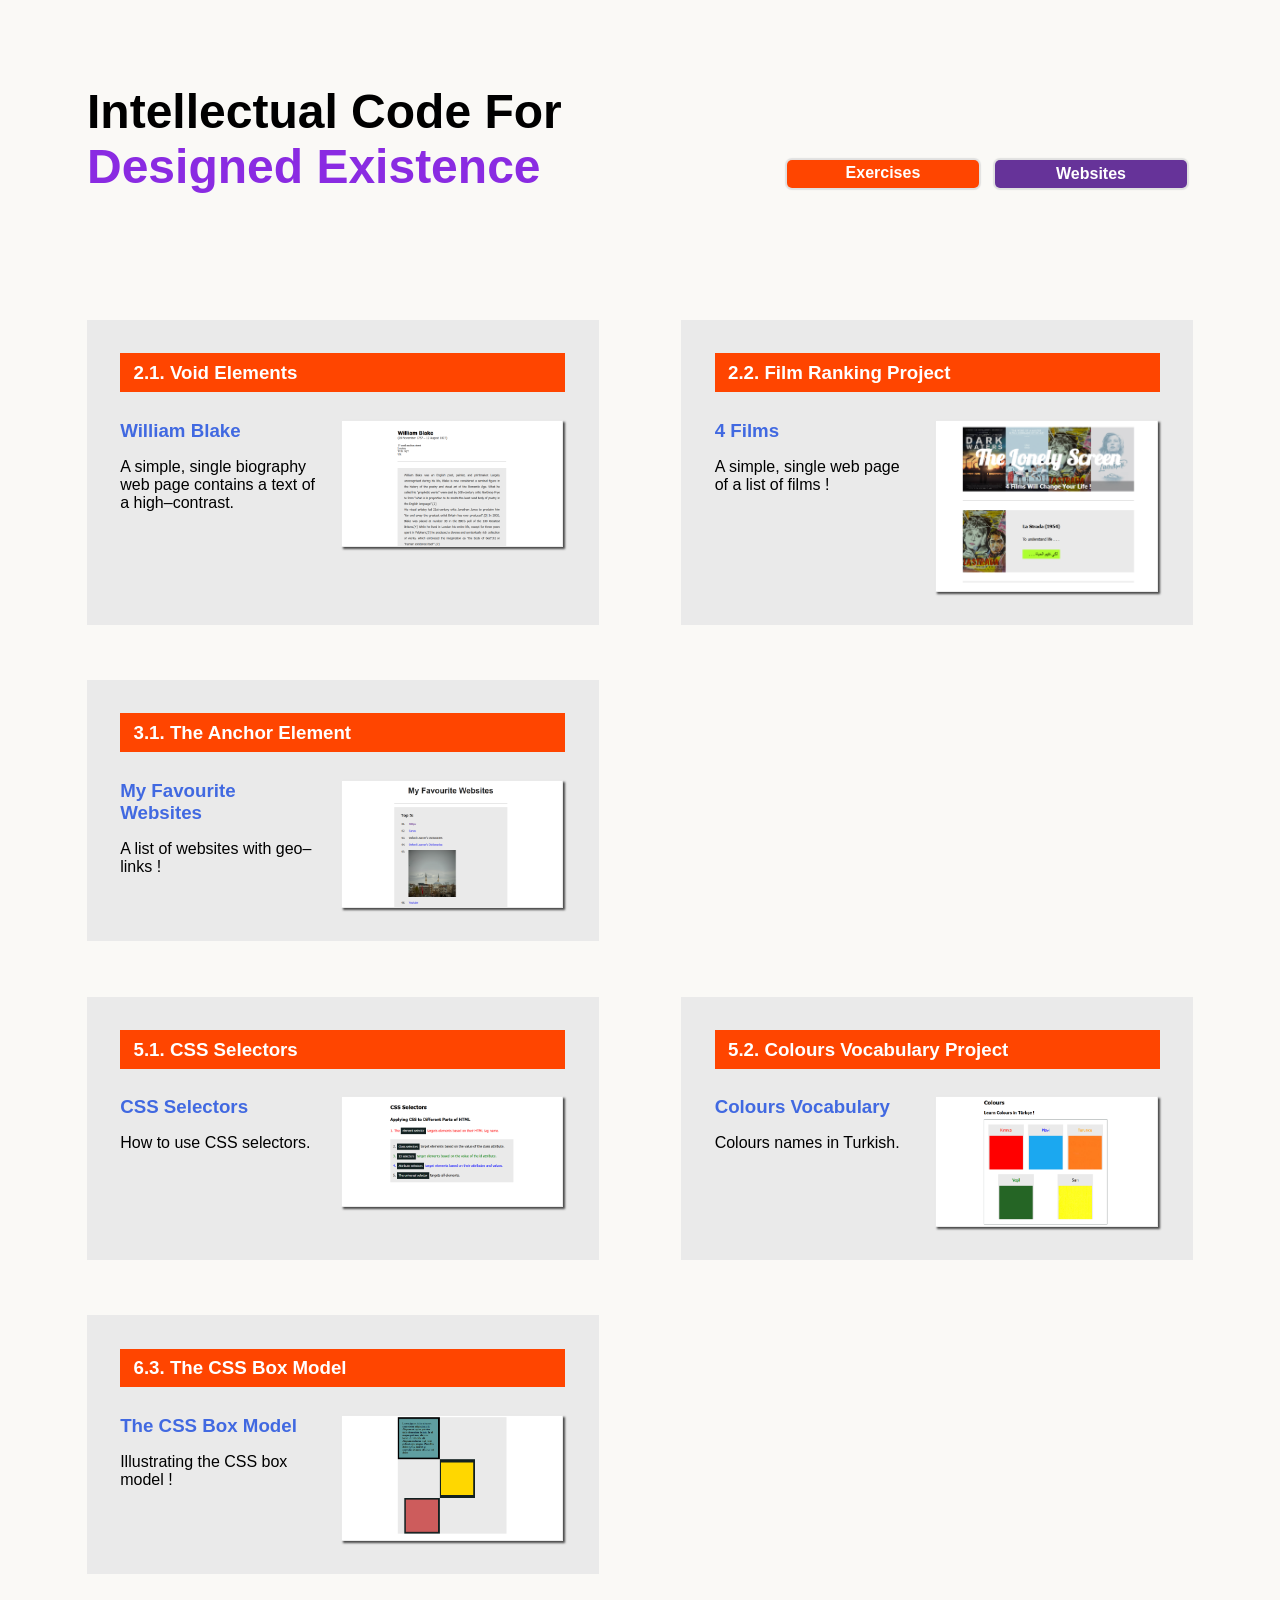
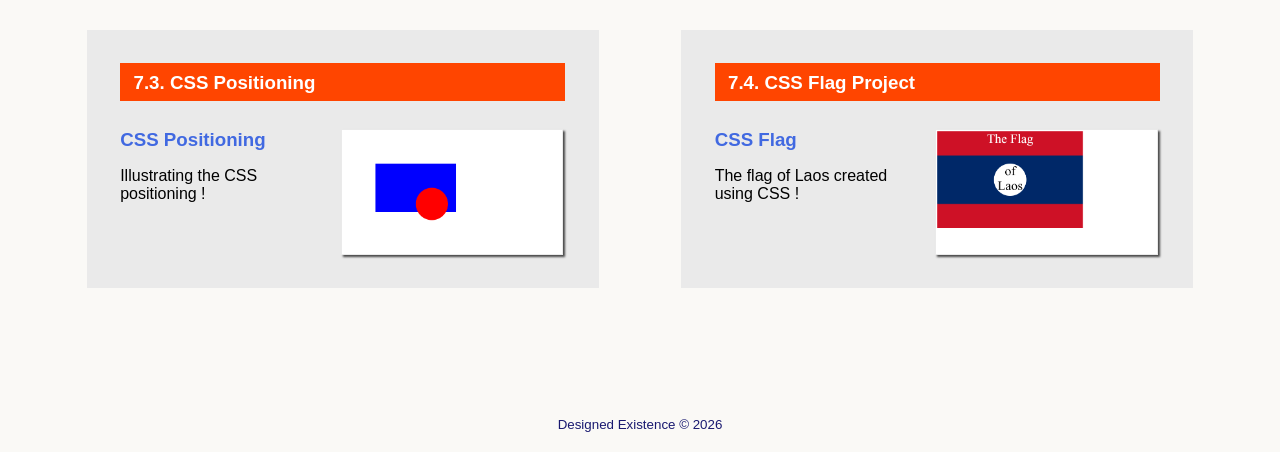
==== index.html @ a5a37492 "Update index.html" ====
<!DOCTYPE html>
<html lang="en">

<head>

    <meta charset="UTF-8">
    <meta name="viewport" content="width=device-width, initial-scale=1.0">

    <title>Intellectual Code For Designed Existence</title>
    <link rel="stylesheet" href="designedexistence.css"> 

</head>

<body>
    
    <header>

        <h1>Intellectual Code For<br><span>Designed Existence</span></h1>
        
        <nav>
            
            <span>Exercises</span>
            
            <a href="#">Websites</a>
            
        </nav>
        
    </header>

    <main>
        

        <div>

            <section>

                <h3>2.1. Void Elements</h3>

                <img class="tile-image" src="images/2_1_william_blake.png" alt="screenshot of William Blake Exercise">

                <h3 class="link">
                    <a href="exercises/2_1_void_elements/index.html" target="_blank">William Blake</a>
                </h3>

                <p>
                    A simple, single biography web page contains a text of a high&ndash;contrast.
                </p>

            </section>

            <section>

                <h3>2.2. Film Ranking Project</h3>

                <img class="tile-image" src="images/2_2_4_films.png" alt="screenshot of film index">

                <h3 class="link">
                    <a href="exercises/2_2_film_ranking_project/index.html" target="_blank">4 Films</a>
                </h3>

                <p>
                    A simple, single web page of a list of films&nbsp;&#33;
                </p>

            </section>

        </div>
        
        <div>
            
            <section>

                <h3>3.1. The Anchor Element</h3>

                <img class="tile-image" src="images/3_1_my_favourite_websites.png" alt="screenshot of My Favourite Websites">

                <h3 class="link">
                    <a href="exercises/3_1_the_anchor_element/index.html" target="_blank">My Favourite Websites</a>
                </h3>

                <p>
                    A list of websites with geo&ndash;links&nbsp;&#33;
                </p>

            </section>
            
        </div>

        <div>
            
            <section>

                <h3>5.1. CSS Selectors</h3>

                <img class="tile-image" src="images/5_1_css_selectors.png" alt="screenshot of CSS Selectors exercise">

                <h3 class="link">
                    <a href="exercises/5_1_css_selectors/index.html" target="_blank">CSS Selectors</a>
                </h3>

                <p>
                    How to use CSS selectors.
                </p>

            </section>
            
            <section>

                <h3>5.2. Colours Vocabulary Project</h3>

                <img class="tile-image" src="images/5_2_colours.png" alt="screenshot of Colours Vocabulary project">

                <h3 class="link">
                    <a href="exercises/5_2_colours_vocabulary_project/index.html" target="_blank">Colours Vocabulary</a>
                </h3>

                <p>
                    Colours names in Turkish.
                </p>

            </section>
            
        </div>
        
        <div>
            
            <section>

                <h3>6.3. The CSS Box Model</h3>

                <img class="tile-image" src="images/6_3_css_box_model.png" alt="screenshot of CSS Box Model">

                <h3 class="link">
                    <a href="exercises/6_3_the_css_box_model/index.html" target="_blank">The CSS Box Model</a>
                </h3>

                <p>
                    Illustrating the CSS box model&nbsp;&#33;
                </p>

            </section>
            
        </div>

         <div>
            
            <section>

                <h3>7.3. CSS Positioning</h3>

                <img class="tile-image" src="images/7_3_css_positioning.png" alt="screenshot of CSS Positioning">

                <h3 class="link">
                    <a href="exercises/7_3_css_positioning/index.html" target="_blank">CSS Positioning</a>
                </h3>

                <p>
                    Illustrating the CSS positioning&nbsp;&#33;
                </p>

            </section>

             <section>

                <h3>7.4. CSS Flag Project</h3>

                <img class="tile-image" src="images/7_4_css_flag.png" alt="screenshot of CSS Positioning">

                <h3 class="link">
                    <a href="exercises/7_4_css_flag_project/index.html" target="_blank">CSS Flag</a>
                </h3>

                <p>
                    The flag of Laos created using CSS&nbsp;&#33;
                </p>

            </section>

         </div>

    </main>

    <footer>
        <small>Designed Existence &copy; 2026</small>
    </footer>

</body>

</html>
---- designedexistence.css ----
/* 
    designed existence CSS sheet
    Wed., 13th May 2026
*/

* {
    box-sizing: border-box;
}

body {
    min-height: 90vh;
    font-family: Tahoma, sans-serif;
    background-color: #faf9f6;
}

header {
    display: flex;
    justify-content: space-between;
}

h1 {
    width: 50%;
    margin: 6% 0 10% 6.25%;
    font-size: 3rem;
/*    background-color: red;*/
}

h1 > span {
    color: blueviolet;
}


nav {
    width: 39%;
    margin: 6% 6.25% 10% 0;
    padding-bottom: 0.45%;
    padding-right: 0.5%;
    display: flex;
    justify-content: flex-end;
    align-items: flex-end;
/*    background-color: greenyellow;*/
}

nav > span, nav > a {
    display: inline-block;
    width: 40%;
    margin-top: 0;
    margin-bottom: 0;
    padding-top: 1.15%; 
    padding-bottom: 1%; 
    font-weight: 700;
    text-align: center;
    color: rebeccapurple;
    background-color: #eaeaea;
    border-radius: 5px;
    box-shadow: 0px 0px 1px 2px #e0e0e0;
}

nav > span {
    padding-top: 0.85%; 
    padding-bottom: 1.3%;
    margin-right: 3.5%;
    color: #fff;
    background-color: blueviolet;
    background-color: rebeccapurple;
    background-color: orangered;
}

nav > a {
    color: #fff;
    text-decoration: none;
    background-color: orangered;
    background-color: rebeccapurple;
}

nav > a:hover {
    background-color: rebeccapurple;
    background-color: blueviolet;
}

main {
    width: 87.5%;
    margin: 0 auto;
}

div {
    display: flex;
    margin-bottom: 5%;
    justify-content: space-between;
}

section {
    width: 46.25%;
    padding: 3%;
    background-color: #eaeaea;
}

section > img {
    width: 50%;
    float: right;
    margin-left: 5%;
    margin-right: 0.5%;
    object-fit: cover;
    border: 1px solid #eaeaea;
    box-shadow: 2px 2px 2px #494949;
}

h3 {
    margin-top: 0;
    margin-bottom: 6.25%;
    padding: 2% 0 1.75% 3%;
    color: #fff;
    background-color: orangered;
}

h3.link {
    margin-bottom: 3%;
    padding: 0;
    background-color: transparent;

}

h3 > a {
    text-decoration: none;
    color: royalblue;
}

footer {
    margin-top: 10%;
    margin-bottom: 1.5%;
    text-align: center;
    color: #191970;
}

@media (max-width: 680px) {
    
    header {
        flex-direction: column;
    }

    h1 {
        width: 95%;
        margin: 7.5% auto;
        margin: 10% auto 11.5% auto;
        text-align: center;
        font-size: 350%;
        line-height: 125%;
    }
    
    nav {
        width: 96%;
        margin: 0 auto;
        flex-direction: column;
    }
    
    nav > span, nav > a {
        width: 100%;
        padding-top: 3.15%; 
        padding-bottom: 3%;
        font-size: 110%;
    }
    
    nav > span {
        margin-right: 0;
        margin-bottom: 5%;
    }

    main {
        width: 97%;
    }

    div {
        margin-bottom: 0.3%;
        flex-direction: column;
    }

    section {
        width: 100%;
        margin: 0 auto 10% auto;
        margin: 6% auto;
        text-align: justify;
        line-height: 150%;
    }

    section > img {
        width: 98.75%;
        margin: 0;
        float: none;
    }

    h2 {
        margin-top: 5%;
        padding: 2.5% 0 2.5% 5.25%;
        background-color: #eaeaea;
        color: #fff;
        background-color: slategrey;
    }

    h3 {
        margin-top: 5%;
    }

    h3.link,
    p {
        margin-left: auto;
        margin-right: auto;
        width: 96.5%;
    }

}
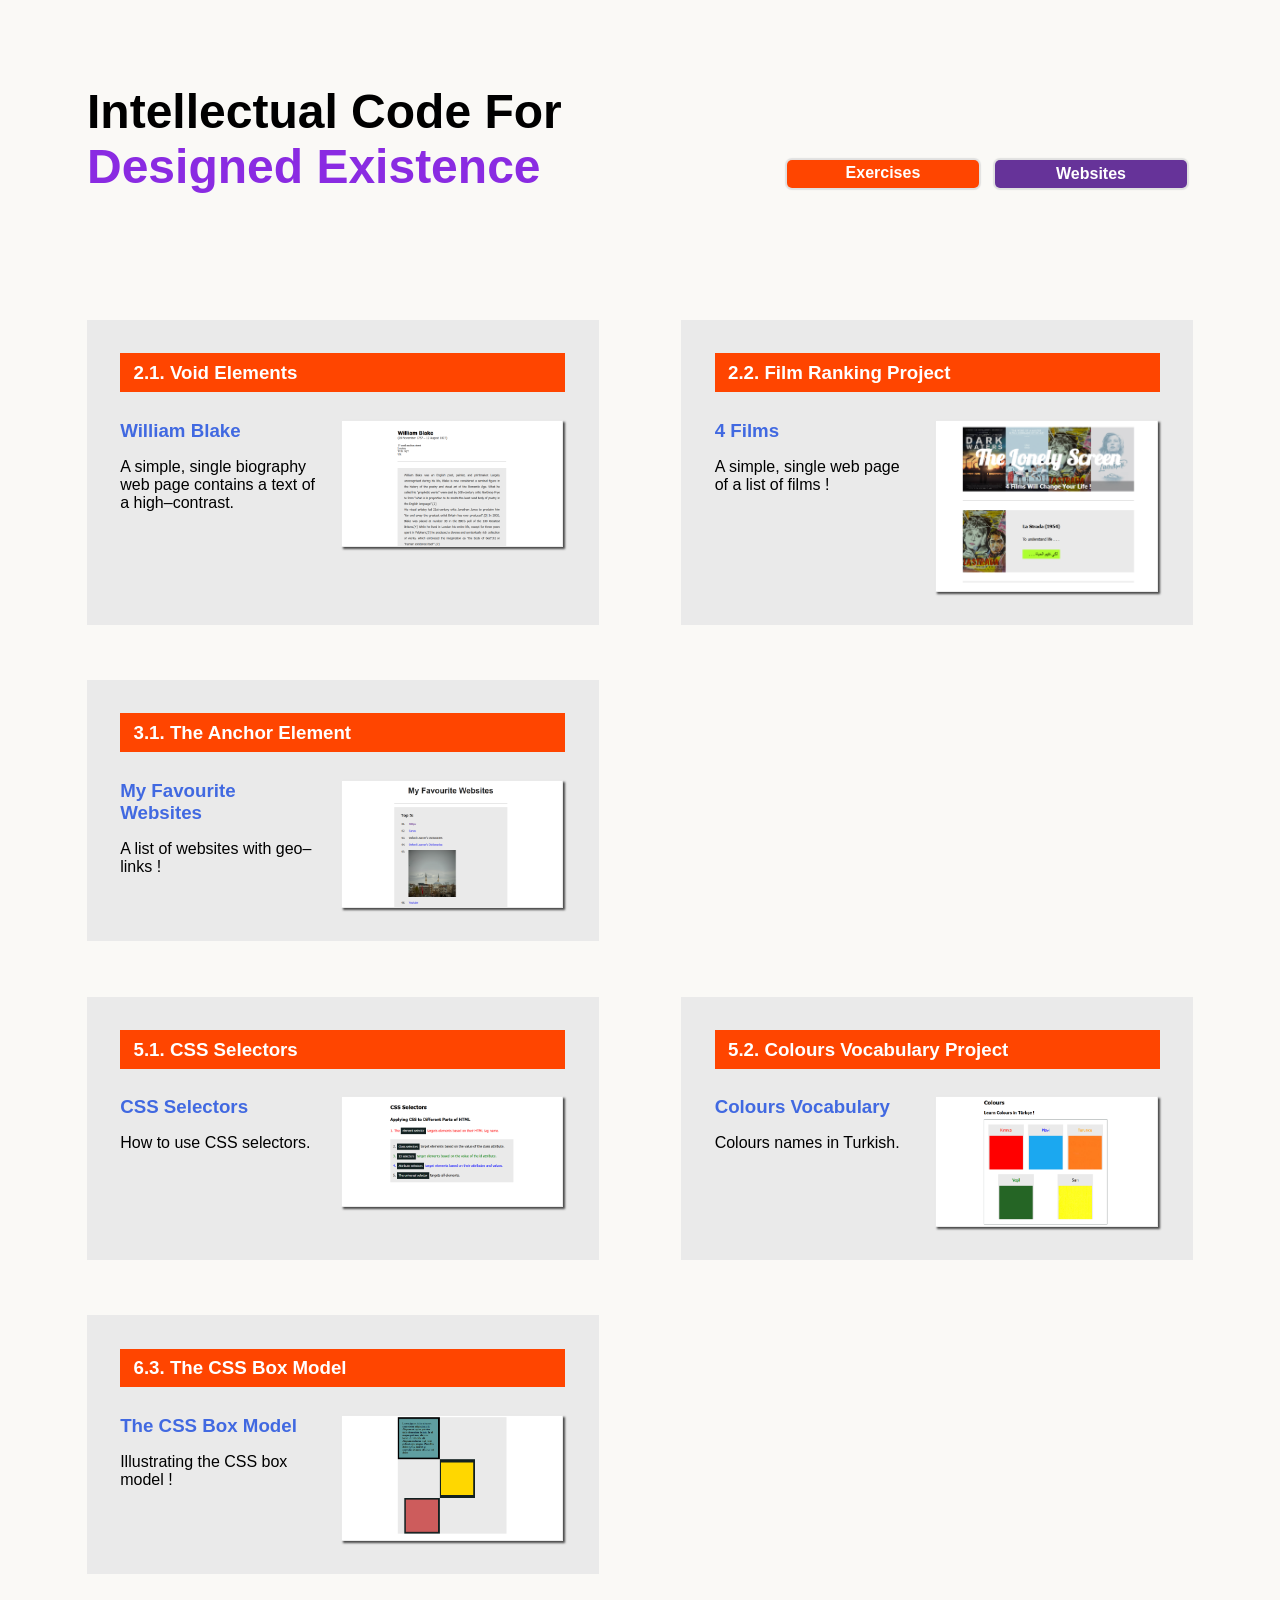
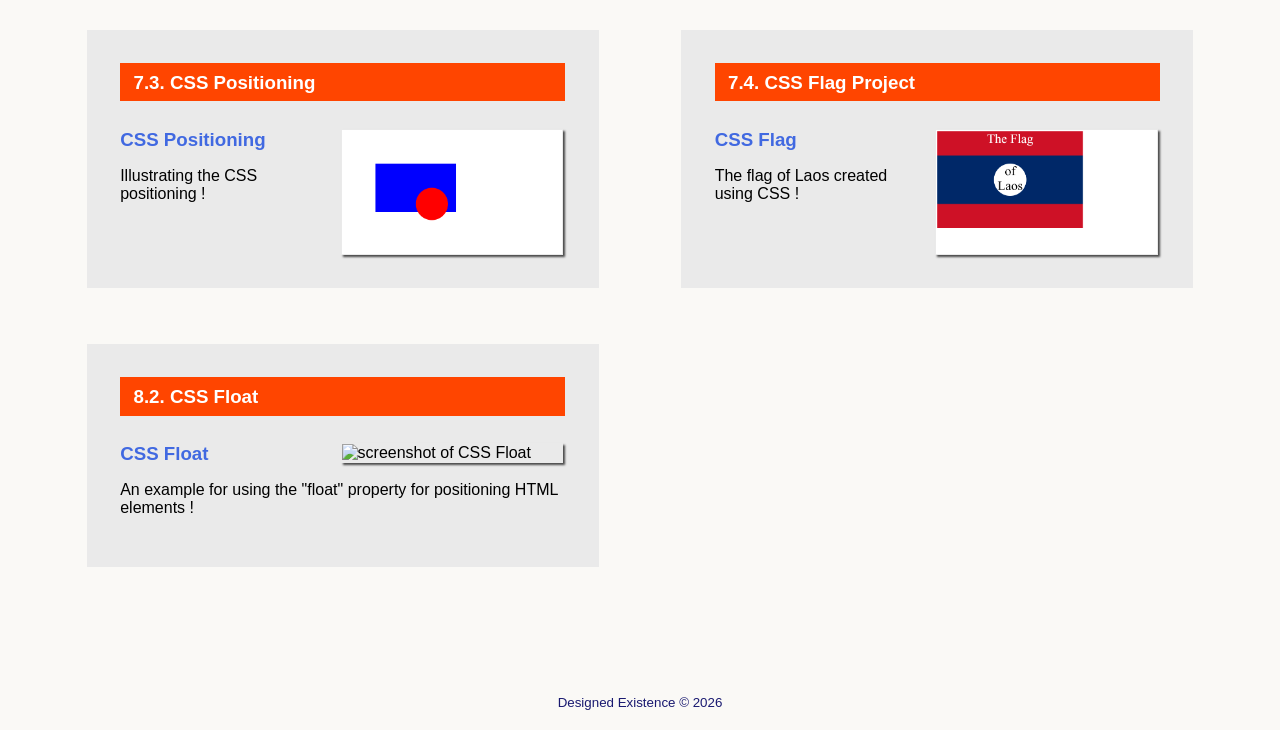
==== commit 7d07a434: "Update index.html" ====
--- a/index.html
+++ b/index.html
@@ -167,7 +167,7 @@
                 <img class="tile-image" src="images/7_4_css_flag.png" alt="screenshot of CSS Positioning">
 
                 <h3 class="link">
-                    <a href="exercises/7_4_css_flag_project/index.html" target="_blank">CSS Flag</a>
+                    <a href="exercises/7_4_CSS_Flag_Project/index.html" target="_blank">CSS Flag</a>
                 </h3>
 
                 <p>
@@ -177,6 +177,26 @@
             </section>
 
          </div>
+
+        <div>
+            
+            <section>
+
+                <h3>8.2. CSS Float</h3>
+
+                <img class="tile-image" src="images/8_2_css_float.png" alt="screenshot of CSS Float">
+
+                <h3 class="link">
+                    <a href="exercises/8_2_CSS_Float/index.html" target="_blank">CSS Float</a>
+                </h3>
+
+                <p>
+                    An example for using the &quot;float&quot; property for positioning HTML elements&nbsp;&#33;
+                </p>
+
+            </section>
+            
+        </div>
 
     </main>
 
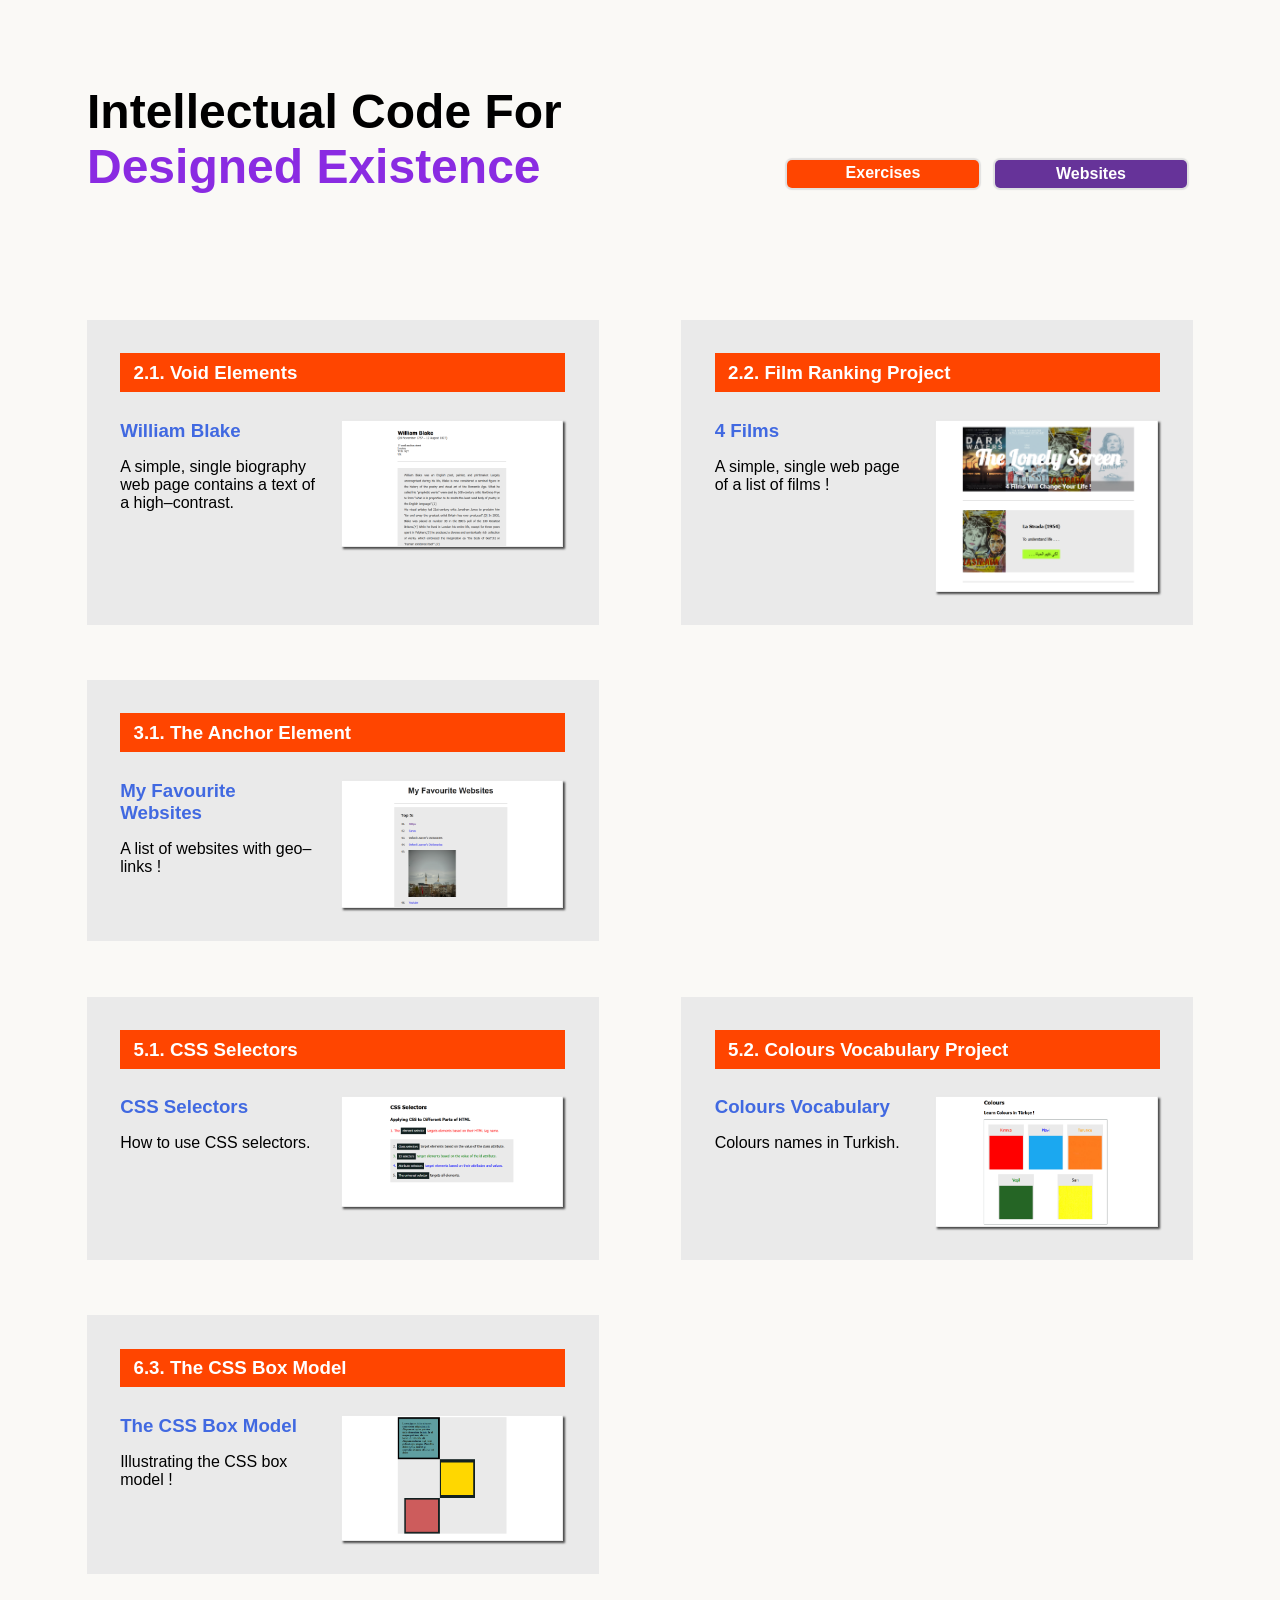
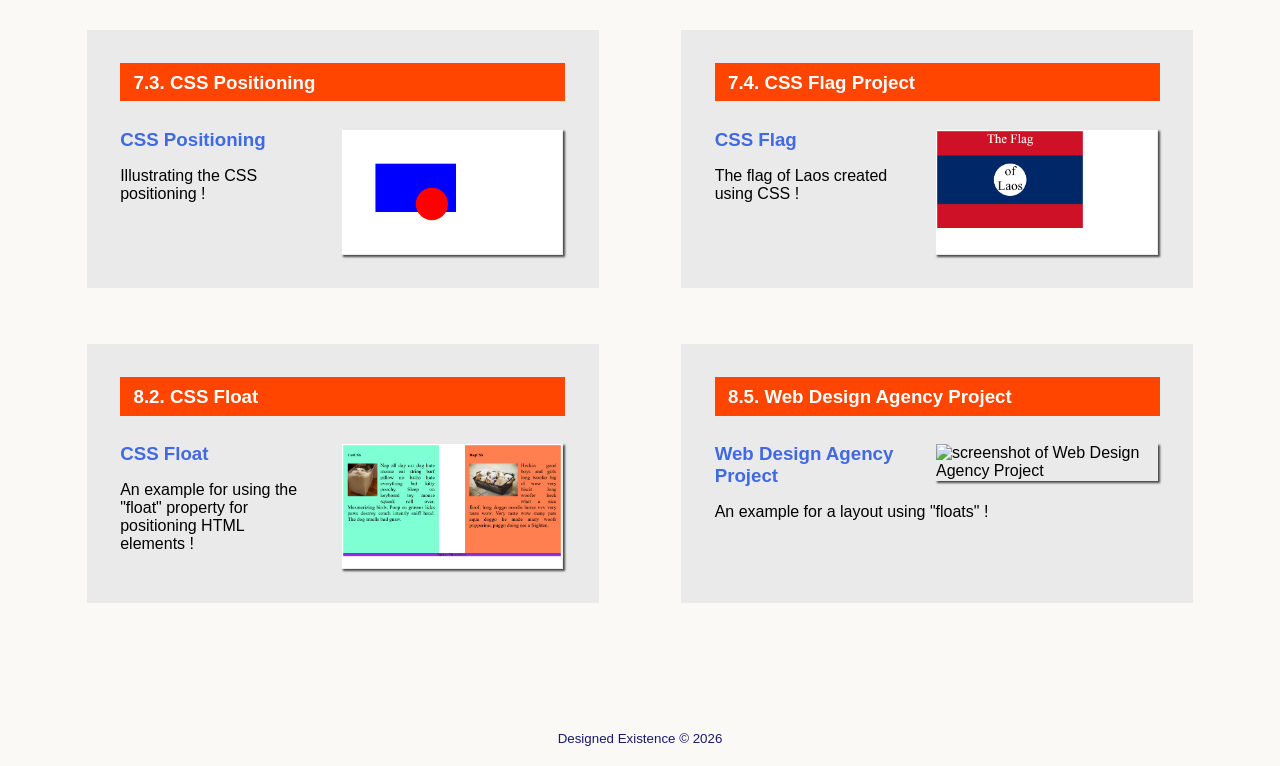
==== commit 84181ad1: "Add Web Design Agency Project section to index.html" ====
--- a/index.html
+++ b/index.html
@@ -195,6 +195,22 @@
                 </p>
 
             </section>
+
+            <section>
+
+                <h3>8.5. Web Design Agency Project</h3>
+
+                <img class="tile-image" src="images/8_5_web_design_agency_project.png" alt="screenshot of Web Design Agency Project">
+
+                <h3 class="link">
+                    <a href="exercises/8_5_Web_Design_Agency_Project/index.html" target="_blank">Web Design Agency Project</a>
+                </h3>
+
+                <p>
+                    An example for a layout using &quot;floats&quot;&nbsp;&#33;
+                </p>
+
+            </section>
             
         </div>
 
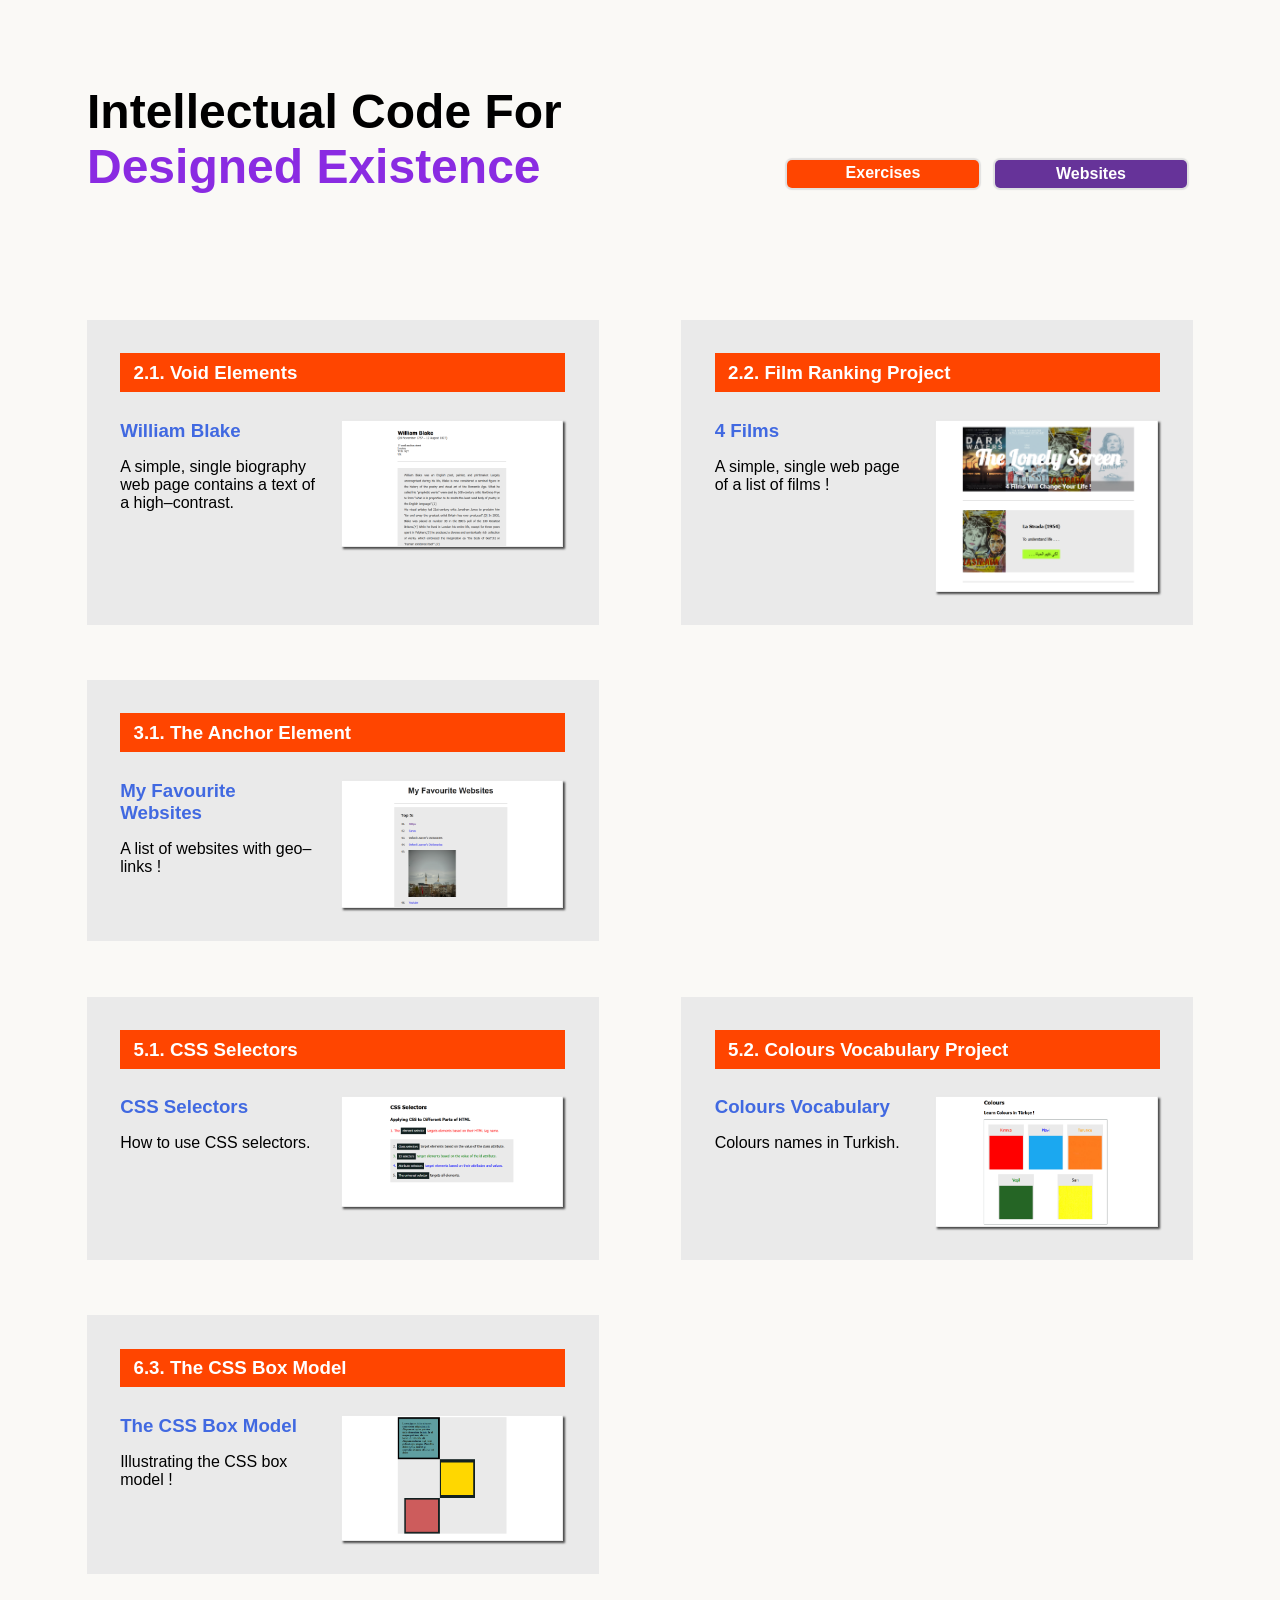
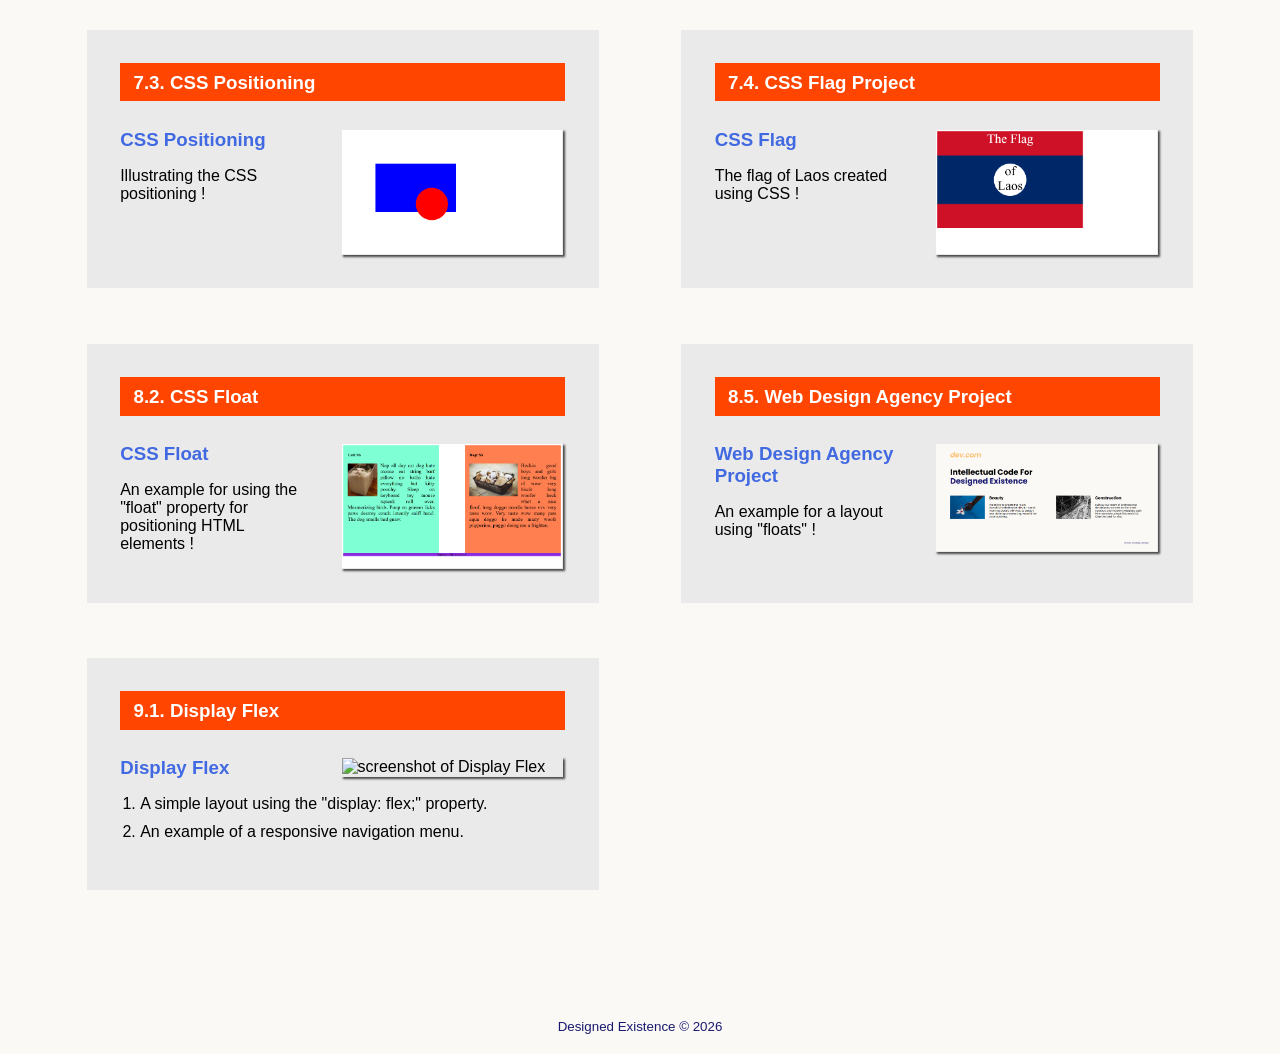
==== commit 22909251: "Add Display Flex section to index.html Added a new section for 'Display Flex' with an image and desc" ====
--- a/index.html
+++ b/index.html
@@ -214,6 +214,29 @@
             
         </div>
 
+         <div>
+            
+            <section>
+
+                <h3>9.1. Display Flex</h3>
+
+                <img class="tile-image" src="images/9_1_display_flex.png" alt="screenshot of Display Flex">
+
+                <h3 class="link">
+                    <a href="exercises\9_1_Display_Flex/index.html" target="_blank">Display Flex</a>
+                </h3>
+
+                <ol style="padding-left: 20px;">
+                    <li style="margin-bottom: 2.25%;">
+                        A simple layout using the &quot;display&#58; flex&#59;&quot; property.
+                    </li>
+                    <li>An example of a responsive navigation menu.</li>
+                </ol>
+
+            </section>
+            
+        </div>
+
     </main>
 
     <footer>
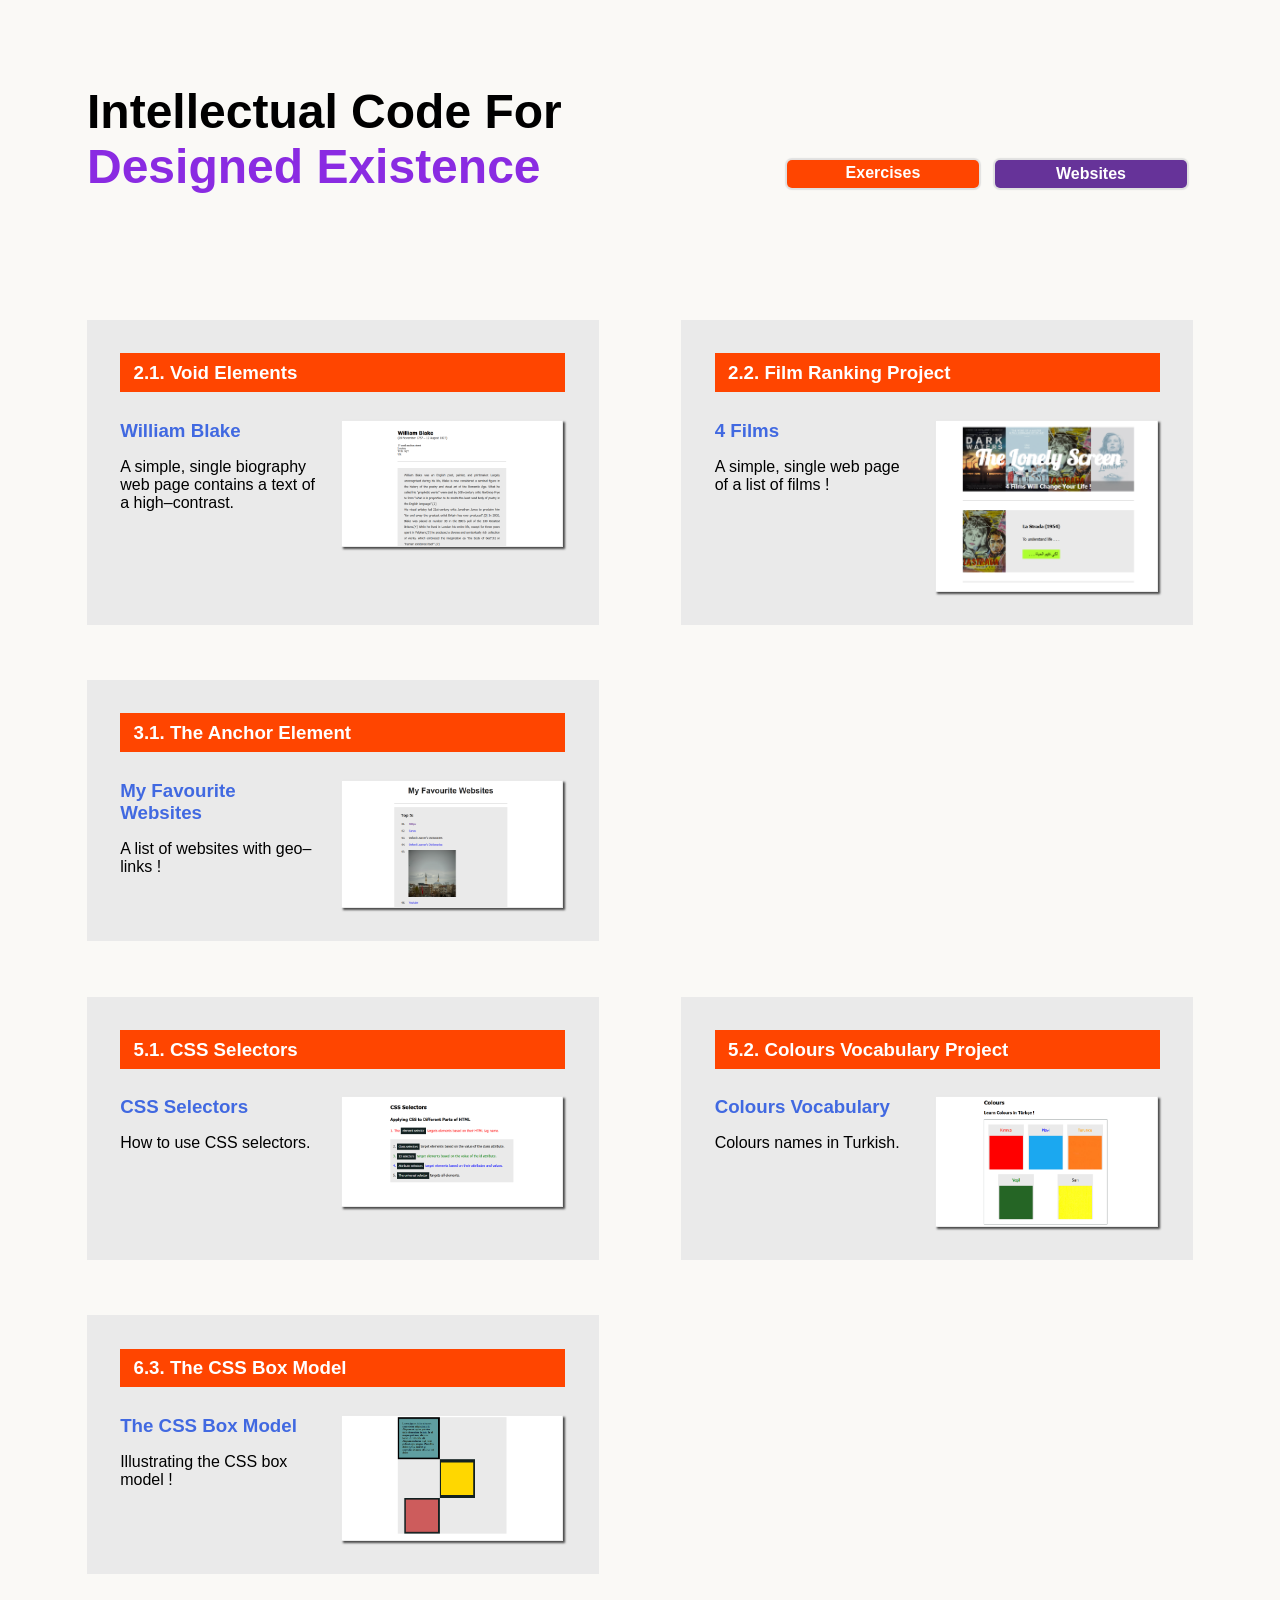
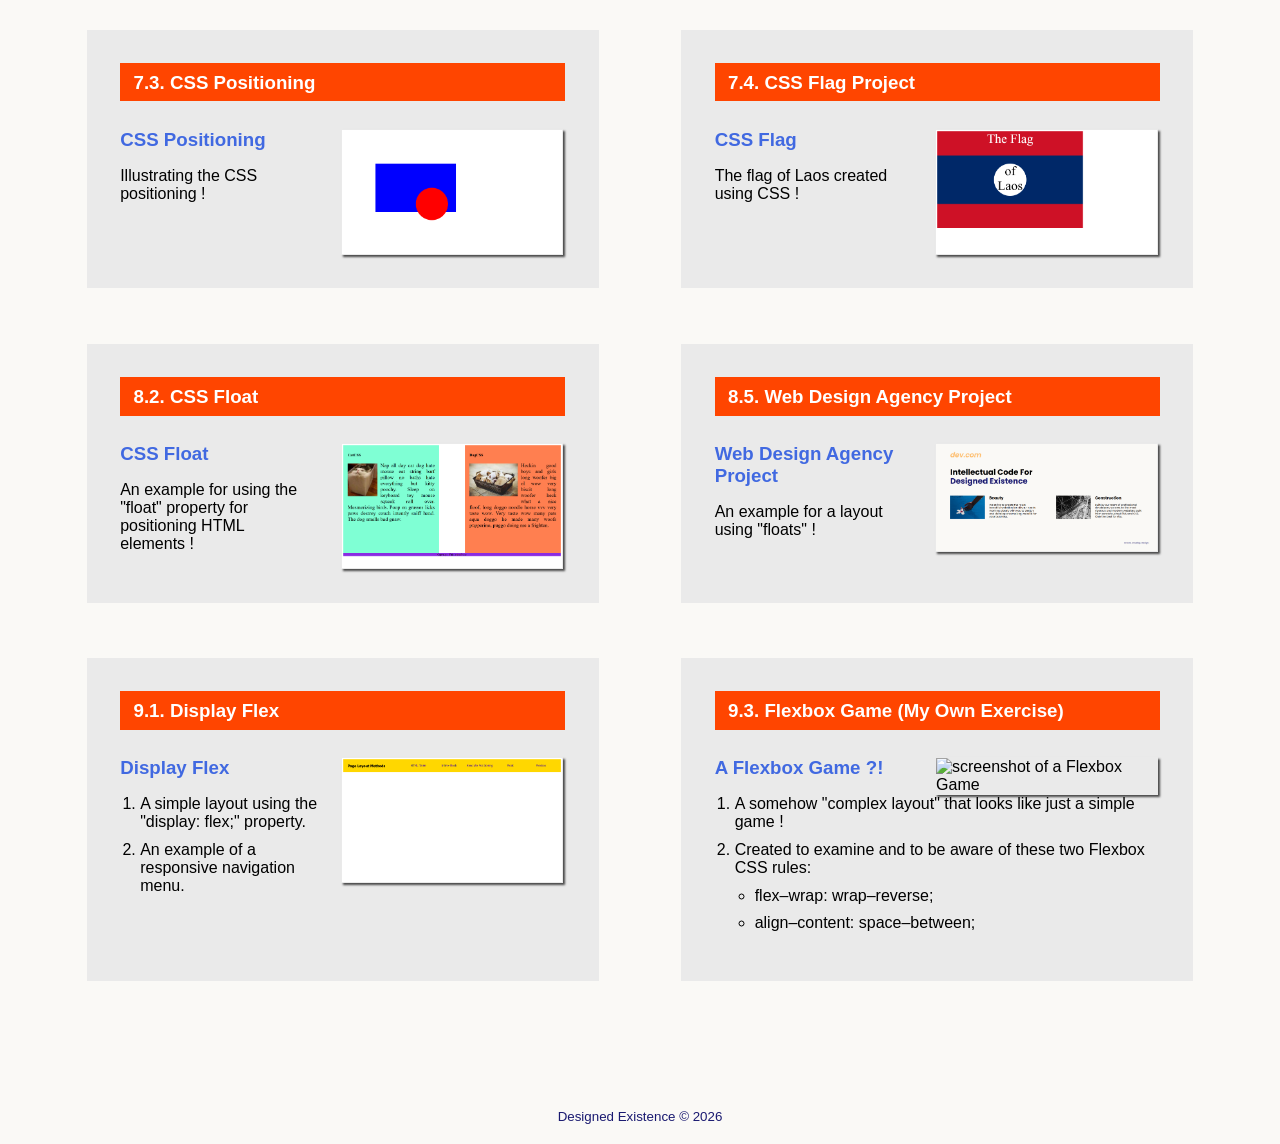
==== commit d5bee273: "Update index.html" ====
--- a/index.html
+++ b/index.html
@@ -234,6 +234,34 @@
                 </ol>
 
             </section>
+
+             <section>
+
+                <h3>9.3. Flexbox Game &#40;My Own Exercise&#41;</h3>
+
+                <img class="tile-image" src="images/9_3_flexbox_game.png" alt="screenshot of a Flexbox Game">
+
+                <h3 class="link">
+                    <a href="../../%23%20The%20Complete%202024%20Web%20Development%20Bootcamp/09.%20Flexbox/Exercises/9.3.%20Flexbox%20Layout%20(My%20Own%20Exercise)/index.html" target="_blank">A Flexbox Game &#63;&#33;</a>
+                </h3>
+
+                <ol style="padding-left: 20px;">
+                    <li style="margin-bottom: 2.25%;">
+                        A somehow &quot;complex layout&quot; that looks like just a simple game&nbsp;&#33;
+                    </li>
+                    <li>Created to examine and to be aware of these two Flexbox CSS rules&#58;
+                        <ul style="padding-left: 20px; margin-top: 2.25%;">
+                            <li style="margin-bottom: 2.25%;">
+                                flex&ndash;wrap&#58; wrap&ndash;reverse&#59;
+                            </li>
+                            <li>
+                                align&ndash;content&#58; space&ndash;between&#59;
+                            </li>
+                        </ul>
+                    </li>
+                </ol>
+
+            </section>
             
         </div>
 
--- a/designedexistence.css
+++ b/designedexistence.css
@@ -201,7 +201,7 @@
     }
 
     h3.link,
-    p {
+    p, ol {
         margin-left: auto;
         margin-right: auto;
         width: 96.5%;
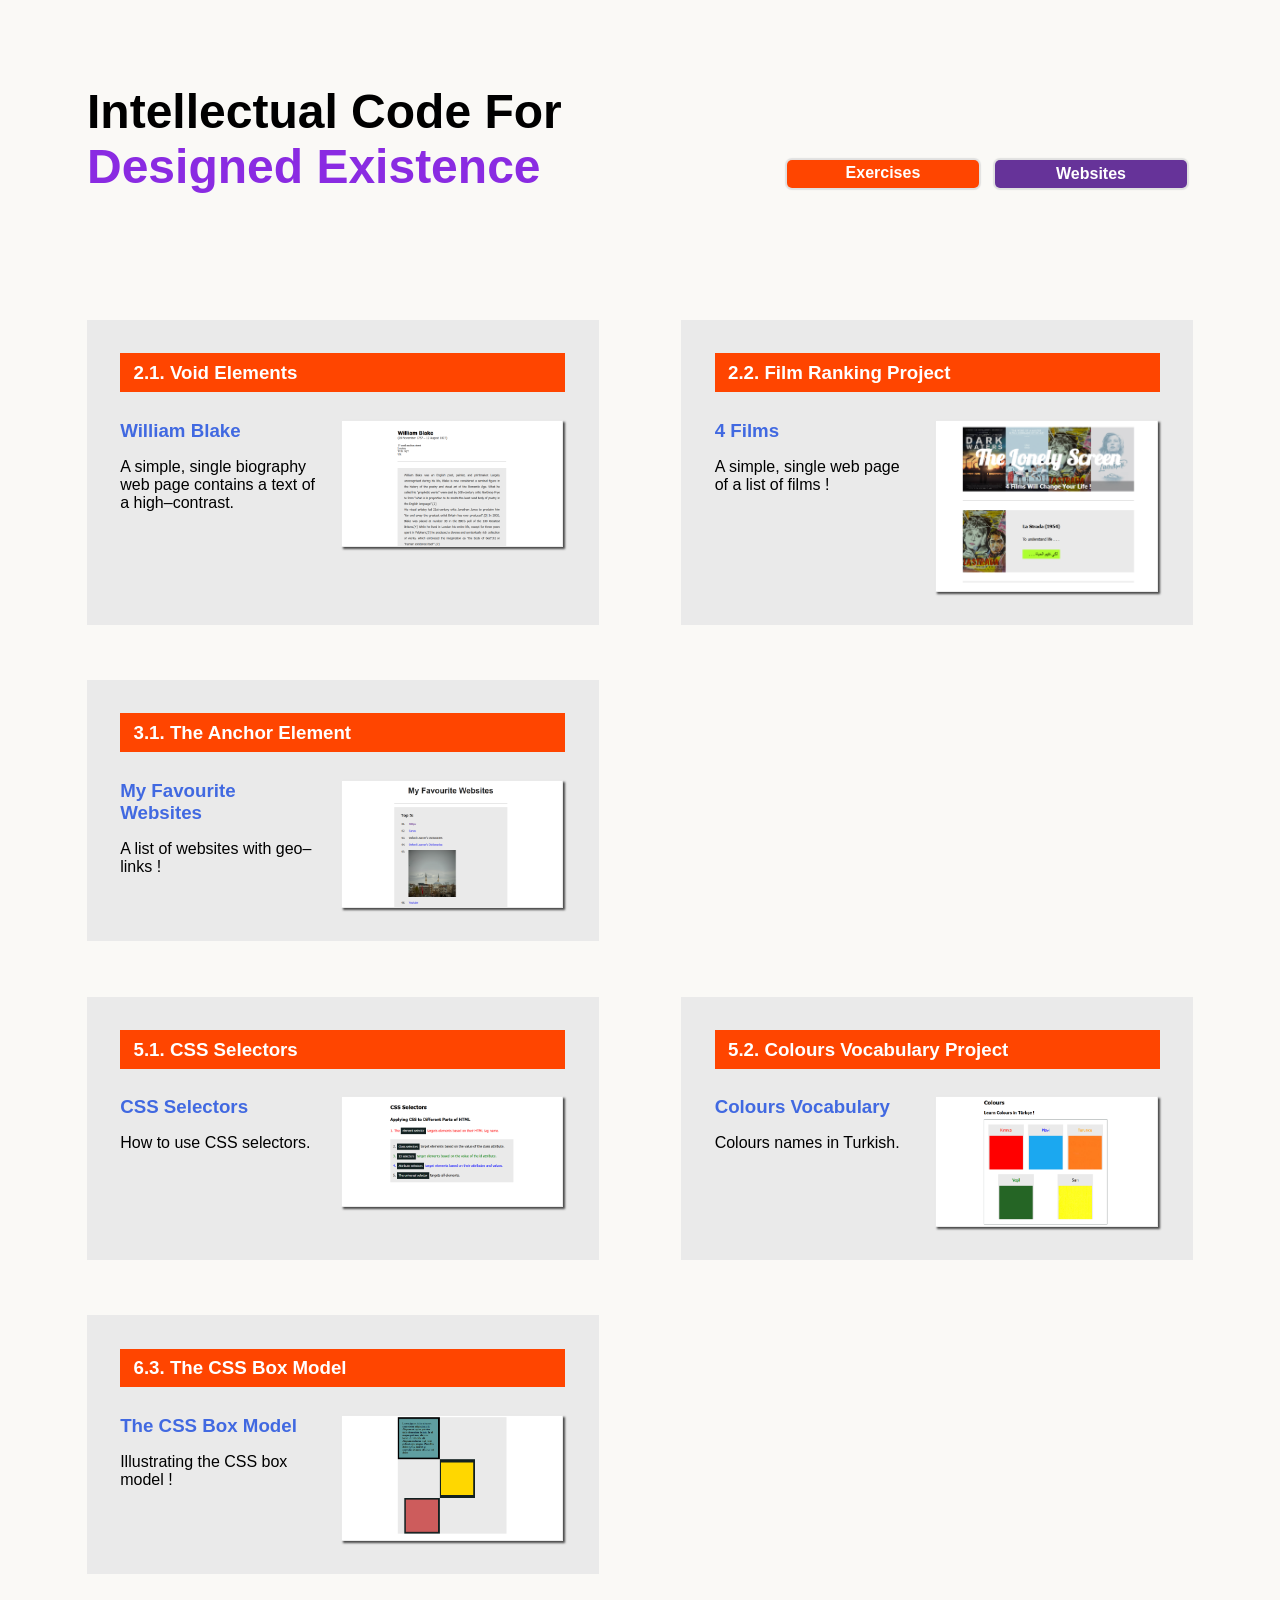
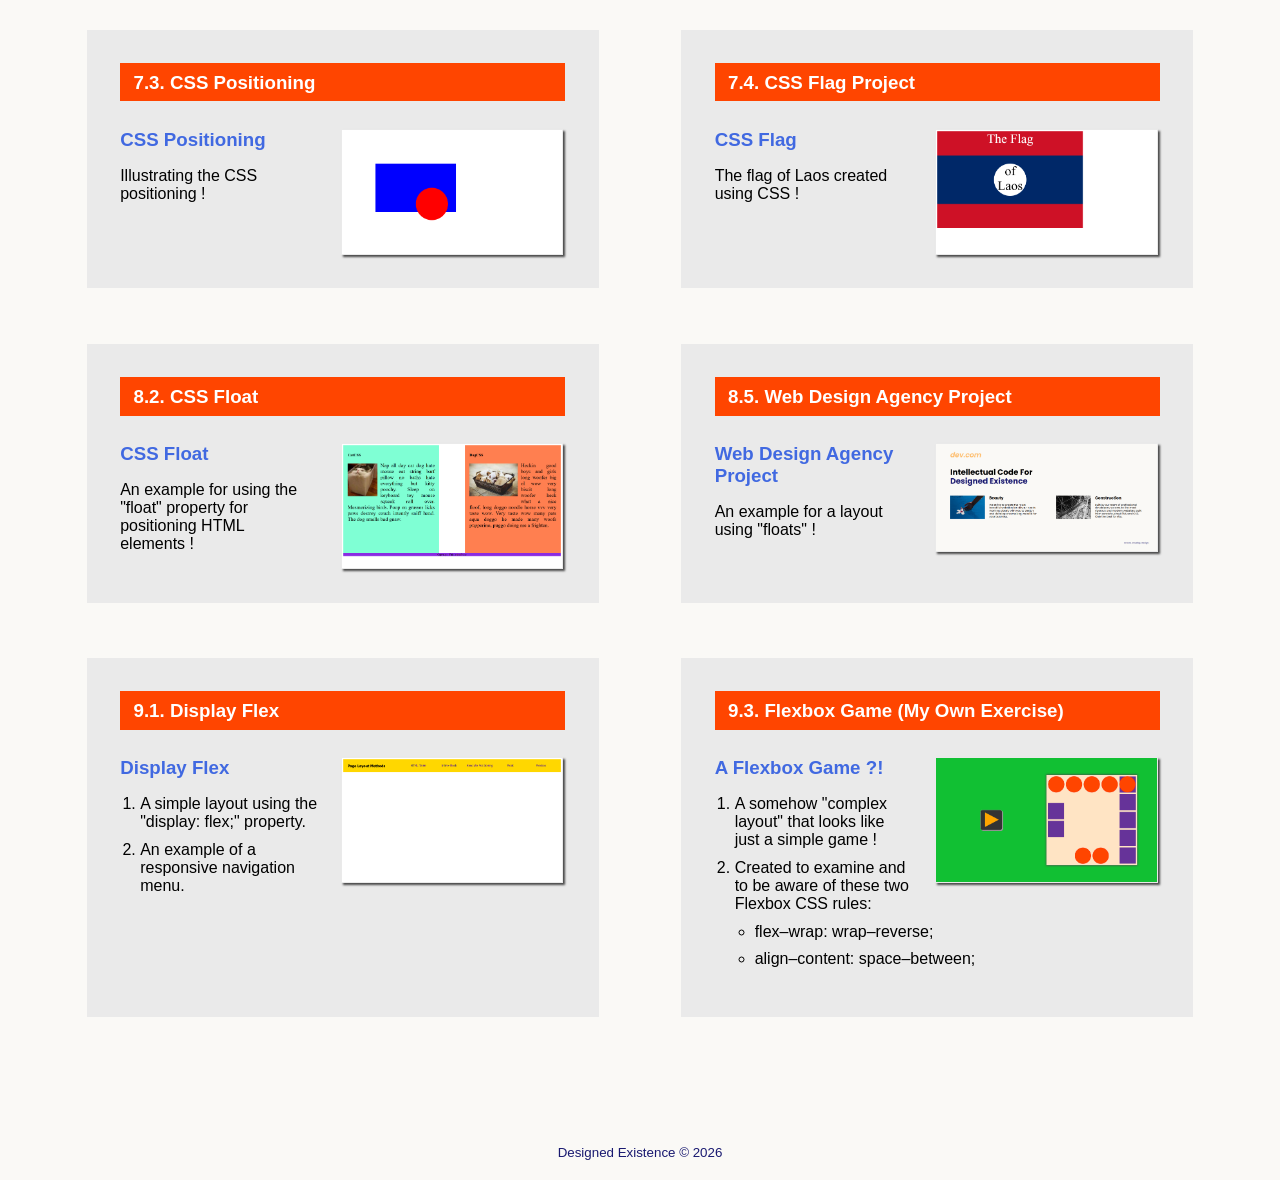
==== commit 031ec737: "Update link to Flexbox Game in index.html" ====
--- a/index.html
+++ b/index.html
@@ -242,7 +242,7 @@
                 <img class="tile-image" src="images/9_3_flexbox_game.png" alt="screenshot of a Flexbox Game">
 
                 <h3 class="link">
-                    <a href="../../%23%20The%20Complete%202024%20Web%20Development%20Bootcamp/09.%20Flexbox/Exercises/9.3.%20Flexbox%20Layout%20(My%20Own%20Exercise)/index.html" target="_blank">A Flexbox Game &#63;&#33;</a>
+                    <a href="exercises/9_3_flexbox_game/index.html" target="_blank">A Flexbox Game &#63;&#33;</a>
                 </h3>
 
                 <ol style="padding-left: 20px;">
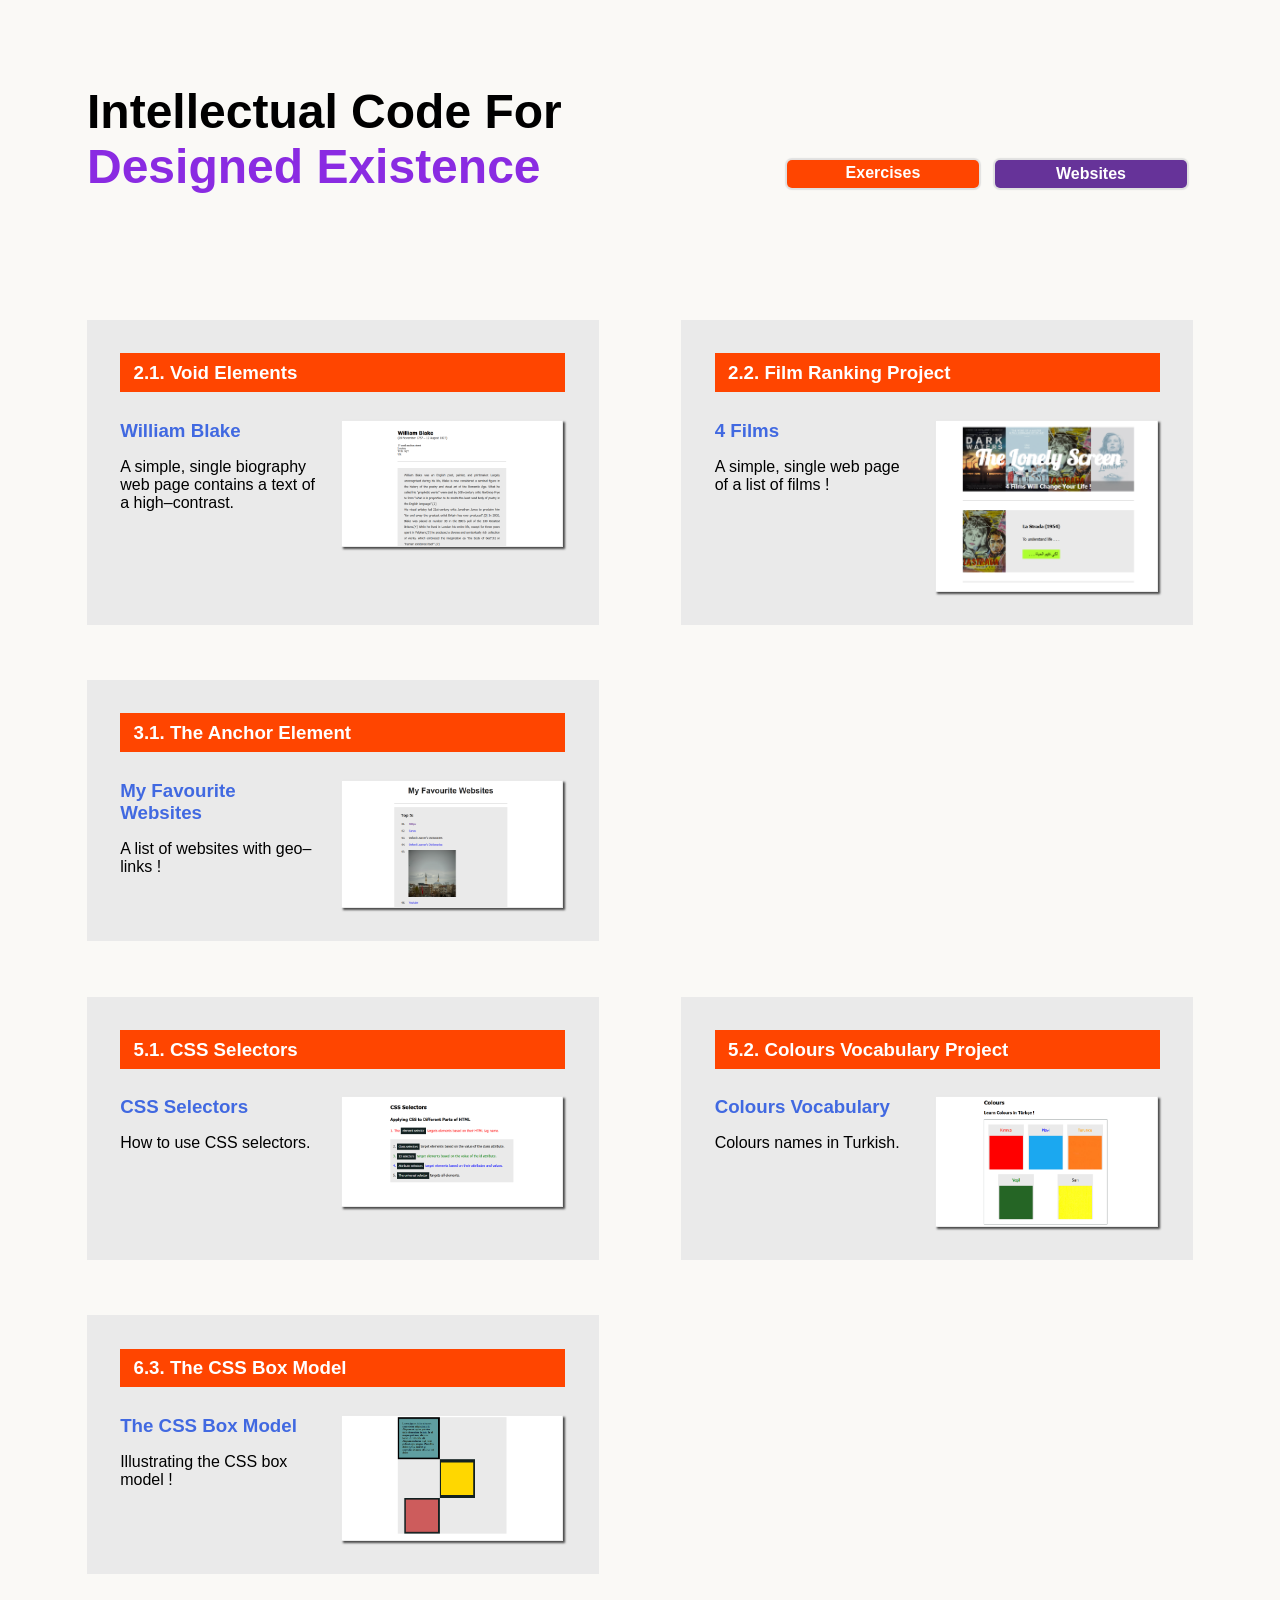
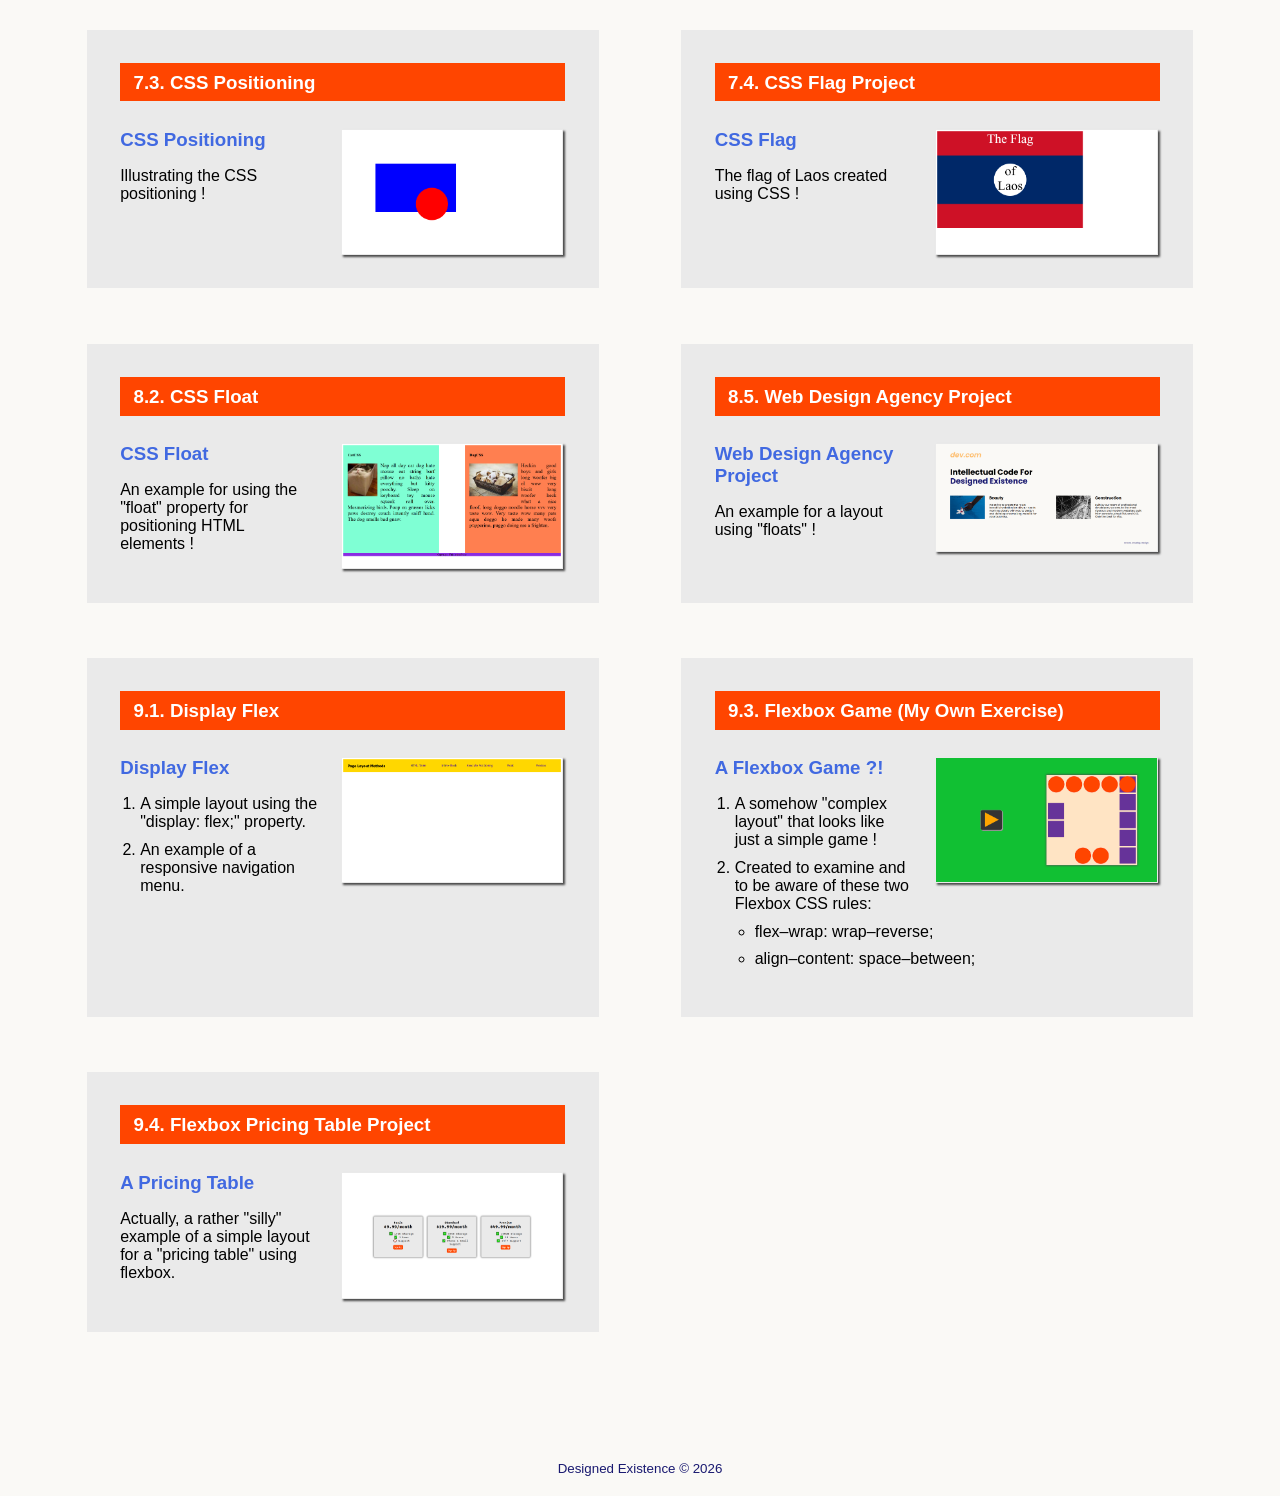
==== commit 4915850f: "Update index.html" ====
--- a/index.html
+++ b/index.html
@@ -237,7 +237,7 @@
 
              <section>
 
-                <h3>9.3. Flexbox Game &#40;My Own Exercise&#41;</h3>
+                <h3 class="big">9.3. Flexbox Game &#40;My Own Exercise&#41;</h3>
 
                 <img class="tile-image" src="images/9_3_flexbox_game.png" alt="screenshot of a Flexbox Game">
 
@@ -265,6 +265,26 @@
             
         </div>
 
+        <div>
+
+            <section>
+
+                <h3>9.4. Flexbox Pricing Table Project</h3>
+
+                <img class="tile-image" src="images/9_4_flexbox_%20pricing_table_%20project.png" alt="screenshot of a Flexbox Game">
+
+                <h3 class="link">
+                    <a href="exercises/9_4_flexbox_pricing_table_project/index.html" target="_blank">A Pricing Table</a>
+                </h3>
+
+                <p>
+                    Actually, a rather &quot;silly&quot; example of a simple layout for a &quot;pricing table&quot; using flexbox.
+                </p>
+
+            </section>
+
+        </div>
+
     </main>
 
     <footer>
